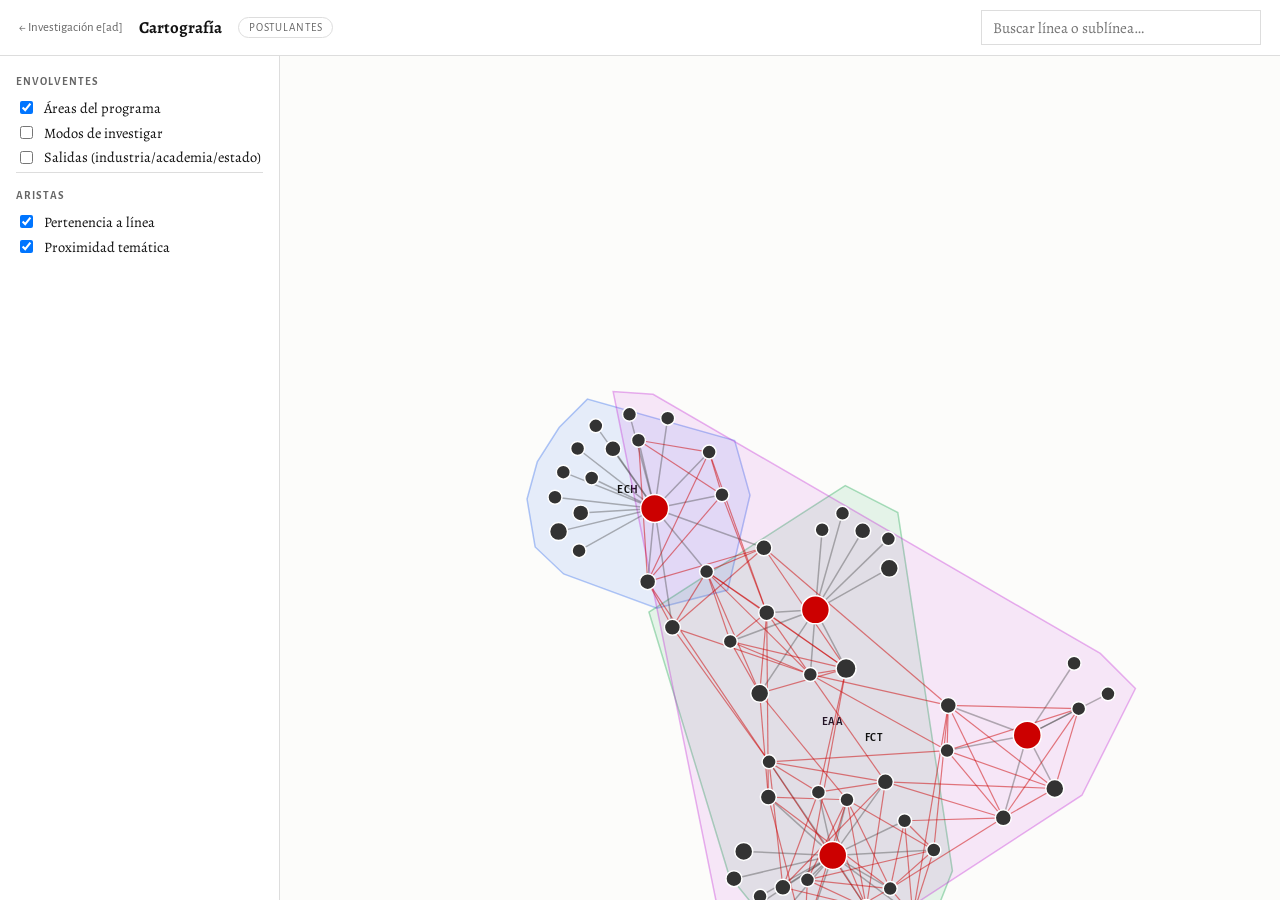
==== cartografia.html @ fed527af "Reestructurar el mapa como Investigación e[ad]: spec, datos y MVP visual Sustituye el mapa MAD legac" ====
<!DOCTYPE html>
<html lang="es">
<head>
  <meta charset="UTF-8">
  <meta name="viewport" content="width=device-width, initial-scale=1">
  <title>Cartografía · Investigación e[ad]</title>
  <link rel="stylesheet" href="style.css">
  <script src="d3.v7.min.js"></script>
</head>
<body>
  <div class="surface">
    <header class="topbar">
      <a href="index.html" class="home">← Investigación e[ad]</a>
      <div class="titulo">Cartografía</div>
      <div class="audiencia">Postulantes</div>
      <div class="grow"></div>
      <input type="search" id="search" placeholder="Buscar línea o sublínea…">
    </header>

    <aside class="controls">
      <h3>Envolventes</h3>
      <label><input type="checkbox" data-toggle-envolvente="area" checked> Áreas del programa</label>
      <label><input type="checkbox" data-toggle-envolvente="modo"> Modos de investigar</label>
      <label><input type="checkbox" data-toggle-envolvente="salida"> Salidas (industria/academia/estado)</label>

      <h3>Aristas</h3>
      <label><input type="checkbox" data-toggle-edge="jerarquica" checked> Pertenencia a línea</label>
      <label><input type="checkbox" data-toggle-edge="proximidad_semantica" checked> Proximidad temática</label>
    </aside>

    <main class="canvas">
      <svg></svg>
      <div class="tooltip"></div>
      <div class="detail-panel"></div>
      <div class="empty-state">
        <div>Sin coincidencias para esta búsqueda.</div>
        <button onclick="window.graph.clearFilters()">Limpiar</button>
      </div>
      <div class="loading">
        <div class="sello-loader" id="sello-loader">Cargando el cuerpo investigativo del programa…</div>
      </div>
    </main>
  </div>

  <script src="graph.js"></script>
  <script>
    const graph = new MadMapGraph({
      surface: 'cartografia',
      allowedEdges: ['jerarquica', 'proximidad_semantica'],
      defaultEdges: ['jerarquica', 'proximidad_semantica'],
      allowPerfiles: false,
      defaultShowPerfiles: false,
      defaultEnvolventes: ['area'],
      allowedFilters: [],
    });
    window.graph = graph;

    // Sello como mensaje de carga
    fetch('mad-map-data.json').then(r => r.json()).then(d => {
      if (d.sello && d.sello.texto) {
        document.getElementById('sello-loader').textContent = d.sello.texto;
      }
    });

    // Cablear controles
    document.querySelectorAll('input[data-toggle-envolvente]').forEach(el =>
      el.addEventListener('change', () => graph.toggleEnvolvente(el.dataset.toggleEnvolvente)));
    document.querySelectorAll('input[data-toggle-edge]').forEach(el =>
      el.addEventListener('change', () => graph.toggleEdge(el.dataset.toggleEdge)));
    document.getElementById('search').addEventListener('input', (e) => graph.setSearch(e.target.value));

    graph.load('mad-map-data.json');
  </script>
</body>
</html>
---- style.css ----
@import url('https://fonts.googleapis.com/css2?family=Alegreya:wght@400;500;700&family=Alegreya+Sans:wght@400;500;700&display=swap');

:root {
  --serif: "Alegreya", serif;
  --sans: "Alegreya Sans", system-ui, sans-serif;
  --bg: #fcfcfa;
  --fg: #111;
  --muted: #666;
  --line: #ddd;
  --accent: #c00;
  --accent-soft: rgba(204, 0, 0, 0.08);
  --area-ECH: #2563eb;
  --area-EAA: #16a34a;
  --area-FCT: #c026d3;
}

* { box-sizing: border-box; }

html, body {
  margin: 0;
  padding: 0;
  font-family: var(--serif);
  font-size: 16px;
  color: var(--fg);
  background: var(--bg);
}

a { color: var(--accent); text-decoration: none; }
a:hover { text-decoration: underline; }

/* ===== Portada (index.html) ===== */
.portada {
  max-width: 980px;
  margin: 0 auto;
  padding: 4rem 2rem;
}
.portada h1 {
  font-size: 2.4rem;
  font-weight: 700;
  margin: 0 0 0.5rem 0;
  letter-spacing: -0.01em;
}
.portada .subtitulo {
  font-family: var(--sans);
  font-size: 1.05rem;
  color: var(--muted);
  margin-bottom: 3rem;
  letter-spacing: 0.04em;
  text-transform: uppercase;
}
.portada .sello {
  font-size: 1.15rem;
  line-height: 1.6;
  margin-bottom: 4rem;
}
.portada .sello .foco {
  font-family: var(--sans);
  font-size: 0.85rem;
  font-weight: 700;
  letter-spacing: 0.08em;
  text-transform: uppercase;
  color: var(--muted);
  display: block;
  margin-bottom: 0.6rem;
}
.tarjetas {
  display: grid;
  grid-template-columns: repeat(3, 1fr);
  gap: 1.5rem;
}
.tarjeta {
  border: 1px solid var(--line);
  padding: 1.5rem;
  display: flex;
  flex-direction: column;
  text-decoration: none;
  color: var(--fg);
  transition: border-color 0.15s, transform 0.15s;
  background: white;
}
.tarjeta:hover {
  border-color: var(--accent);
  transform: translateY(-2px);
}
.tarjeta h2 {
  font-size: 1.3rem;
  margin: 0 0 0.4rem 0;
}
.tarjeta .audiencia {
  font-family: var(--sans);
  font-size: 0.75rem;
  letter-spacing: 0.08em;
  text-transform: uppercase;
  color: var(--muted);
  margin-bottom: 1rem;
}
.tarjeta p {
  font-size: 0.95rem;
  line-height: 1.5;
  margin: 0 0 1rem 0;
  flex-grow: 1;
}
.tarjeta .ir {
  font-family: var(--sans);
  font-weight: 700;
  font-size: 0.85rem;
  letter-spacing: 0.04em;
  color: var(--accent);
}

@media (max-width: 720px) {
  .tarjetas { grid-template-columns: 1fr; }
}

/* ===== Layout de superficies (cartografia / narrativa / exploracion) ===== */
.surface {
  display: grid;
  grid-template-columns: 280px 1fr;
  grid-template-rows: 56px 1fr;
  height: 100vh;
  overflow: hidden;
}
.surface.no-sidebar {
  grid-template-columns: 1fr;
}

header.topbar {
  grid-column: 1 / -1;
  display: flex;
  align-items: center;
  gap: 1rem;
  padding: 0 1.2rem;
  border-bottom: 1px solid var(--line);
  background: white;
}
header.topbar .titulo {
  font-weight: 700;
  font-size: 1.05rem;
}
header.topbar .titulo a { color: var(--fg); }
header.topbar .audiencia {
  font-family: var(--sans);
  font-size: 0.7rem;
  letter-spacing: 0.08em;
  text-transform: uppercase;
  color: var(--muted);
  padding: 0.2rem 0.6rem;
  border: 1px solid var(--line);
  border-radius: 1em;
}
header.topbar .grow { flex-grow: 1; }
header.topbar input[type="search"] {
  width: 280px;
  padding: 0.4rem 0.7rem;
  font-family: var(--serif);
  font-size: 0.95rem;
  border: 1px solid var(--line);
  background: white;
}
header.topbar .home {
  font-family: var(--sans);
  font-size: 0.8rem;
  color: var(--muted);
}

aside.controls {
  border-right: 1px solid var(--line);
  background: white;
  overflow-y: auto;
  padding: 1.2rem 1rem;
}
aside.controls h3 {
  font-family: var(--sans);
  font-size: 0.7rem;
  font-weight: 700;
  letter-spacing: 0.1em;
  text-transform: uppercase;
  color: var(--muted);
  margin: 0 0 0.6rem 0;
  padding-top: 1rem;
  border-top: 1px solid var(--line);
}
aside.controls h3:first-child {
  padding-top: 0;
  border-top: none;
}
aside.controls label {
  display: flex;
  align-items: center;
  gap: 0.5rem;
  font-size: 0.9rem;
  margin: 0.3rem 0;
  cursor: pointer;
  user-select: none;
}
aside.controls label input { cursor: pointer; }
aside.controls .filter-group {
  margin: 0.3rem 0 0.6rem 0;
}
aside.controls select {
  width: 100%;
  padding: 0.3rem 0.4rem;
  font-family: var(--serif);
  font-size: 0.9rem;
  border: 1px solid var(--line);
  background: white;
}
aside.controls button.preset {
  display: block;
  width: 100%;
  padding: 0.5rem 0.8rem;
  margin: 0.3rem 0;
  font-family: var(--sans);
  font-size: 0.85rem;
  letter-spacing: 0.04em;
  background: white;
  border: 1px solid var(--line);
  cursor: pointer;
  text-align: left;
}
aside.controls button.preset:hover {
  border-color: var(--accent);
  color: var(--accent);
}
aside.controls .clear {
  display: block;
  margin: 1rem 0 0 0;
  padding: 0.4rem 0.8rem;
  font-family: var(--sans);
  font-size: 0.8rem;
  background: white;
  border: 1px solid var(--line);
  cursor: pointer;
  width: 100%;
}

main.canvas {
  position: relative;
  overflow: hidden;
}
main.canvas svg {
  width: 100%;
  height: 100%;
  display: block;
  background: var(--bg);
}

/* ===== Nodos y aristas ===== */
.node circle, .node rect {
  cursor: pointer;
  stroke: white;
  stroke-width: 1.5px;
  transition: opacity 0.2s;
}
.node text {
  font-family: var(--serif);
  font-size: 11px;
  fill: var(--fg);
  pointer-events: none;
  user-select: none;
}
.node.linea circle { fill: var(--accent); }
.node.sublinea circle { fill: #333; }
.node.investigador rect { fill: #888; }
.node.attenuated { opacity: 0.18; }
.node.highlighted circle, .node.highlighted rect {
  stroke: var(--accent);
  stroke-width: 3px;
}
.node.selected circle, .node.selected rect {
  stroke: var(--accent);
  stroke-width: 3.5px;
}

.edge {
  fill: none;
  stroke-opacity: 0.4;
}
.edge.jerarquica         { stroke: #444; stroke-width: 1.5; }
.edge.coautoria          { stroke: #888; stroke-width: 1; stroke-dasharray: 2 3; }
.edge.coinvestigacion    { stroke: #2a6f97; stroke-width: 1; }
.edge.sosten_lab         { stroke: #1f7a3a; stroke-width: 1.5; stroke-dasharray: 4 2; }
.edge.afinidad_lab       { stroke: #1f7a3a; stroke-width: 0.6; stroke-dasharray: 1 3; }
.edge.coincidencia_modo  { stroke: #b8860b; stroke-width: 0.6; stroke-dasharray: 1 4; }
.edge.proximidad_semantica { stroke: #c00; stroke-width: 1.2; stroke-opacity: 0.5; }
.edge.attenuated { stroke-opacity: 0.05; }

/* ===== Envolventes (regiones translúcidas) ===== */
.envolvente {
  fill-opacity: 0.10;
  stroke-opacity: 0.35;
  stroke-width: 1.5;
  pointer-events: none;
}
.envolvente.area-ECH    { fill: var(--area-ECH); stroke: var(--area-ECH); }
.envolvente.area-EAA    { fill: var(--area-EAA); stroke: var(--area-EAA); }
.envolvente.area-FCT    { fill: var(--area-FCT); stroke: var(--area-FCT); }
.envolvente.modo        { fill: #b8860b; stroke: #b8860b; fill-opacity: 0.06; stroke-dasharray: 4 4; }
.envolvente.salida      { fill: #1f7a3a; stroke: #1f7a3a; fill-opacity: 0.05; stroke-dasharray: 2 6; }

.envolvente-label {
  font-family: var(--sans);
  font-size: 11px;
  font-weight: 700;
  letter-spacing: 0.05em;
  text-transform: uppercase;
  fill: currentColor;
  pointer-events: none;
}

/* ===== Tooltip ===== */
.tooltip {
  position: absolute;
  pointer-events: none;
  background: rgba(0, 0, 0, 0.85);
  color: white;
  padding: 0.4rem 0.7rem;
  font-family: var(--sans);
  font-size: 0.85rem;
  white-space: nowrap;
  z-index: 100;
  display: none;
}

/* ===== Side panel (detalle de nodo) ===== */
.detail-panel {
  position: absolute;
  top: 1rem;
  right: 1rem;
  width: 360px;
  max-height: calc(100vh - 80px);
  overflow-y: auto;
  background: white;
  border: 1px solid var(--line);
  padding: 1.2rem;
  box-shadow: 0 4px 12px rgba(0,0,0,0.06);
  z-index: 50;
  display: none;
}
.detail-panel.visible { display: block; }
.detail-panel .close {
  position: absolute;
  top: 0.5rem;
  right: 0.7rem;
  background: none;
  border: none;
  font-size: 1.4rem;
  cursor: pointer;
  color: var(--muted);
  line-height: 1;
}
.detail-panel .kind {
  font-family: var(--sans);
  font-size: 0.7rem;
  font-weight: 700;
  letter-spacing: 0.1em;
  text-transform: uppercase;
  color: var(--muted);
  margin-bottom: 0.3rem;
}
.detail-panel h2 {
  font-size: 1.25rem;
  margin: 0 0 0.8rem 0;
}
.detail-panel .descripcion {
  font-size: 0.95rem;
  line-height: 1.5;
  color: var(--fg);
  margin-bottom: 1rem;
}
.detail-panel dl {
  font-family: var(--sans);
  font-size: 0.85rem;
  margin: 0;
}
.detail-panel dt {
  color: var(--muted);
  text-transform: uppercase;
  font-size: 0.7rem;
  letter-spacing: 0.08em;
  margin-top: 0.7rem;
}
.detail-panel dd {
  margin: 0.2rem 0 0 0;
  line-height: 1.4;
}
.detail-panel ul {
  margin: 0.2rem 0 0 0;
  padding-left: 1.2rem;
  font-size: 0.85rem;
  font-family: var(--serif);
}

/* ===== Loading state ===== */
.loading {
  position: absolute;
  inset: 0;
  display: flex;
  align-items: center;
  justify-content: center;
  background: var(--bg);
  z-index: 200;
}
.loading .sello-loader {
  max-width: 600px;
  padding: 2rem;
  font-style: italic;
  color: var(--muted);
  text-align: center;
  line-height: 1.6;
}

/* ===== Empty state ===== */
.empty-state {
  position: absolute;
  top: 50%;
  left: 50%;
  transform: translate(-50%, -50%);
  text-align: center;
  font-family: var(--sans);
  color: var(--muted);
  z-index: 30;
  pointer-events: none;
  display: none;
}
.empty-state.visible { display: block; pointer-events: auto; }
.empty-state button {
  margin-top: 1rem;
  padding: 0.4rem 1rem;
  font-family: var(--sans);
  border: 1px solid var(--line);
  background: white;
  cursor: pointer;
}
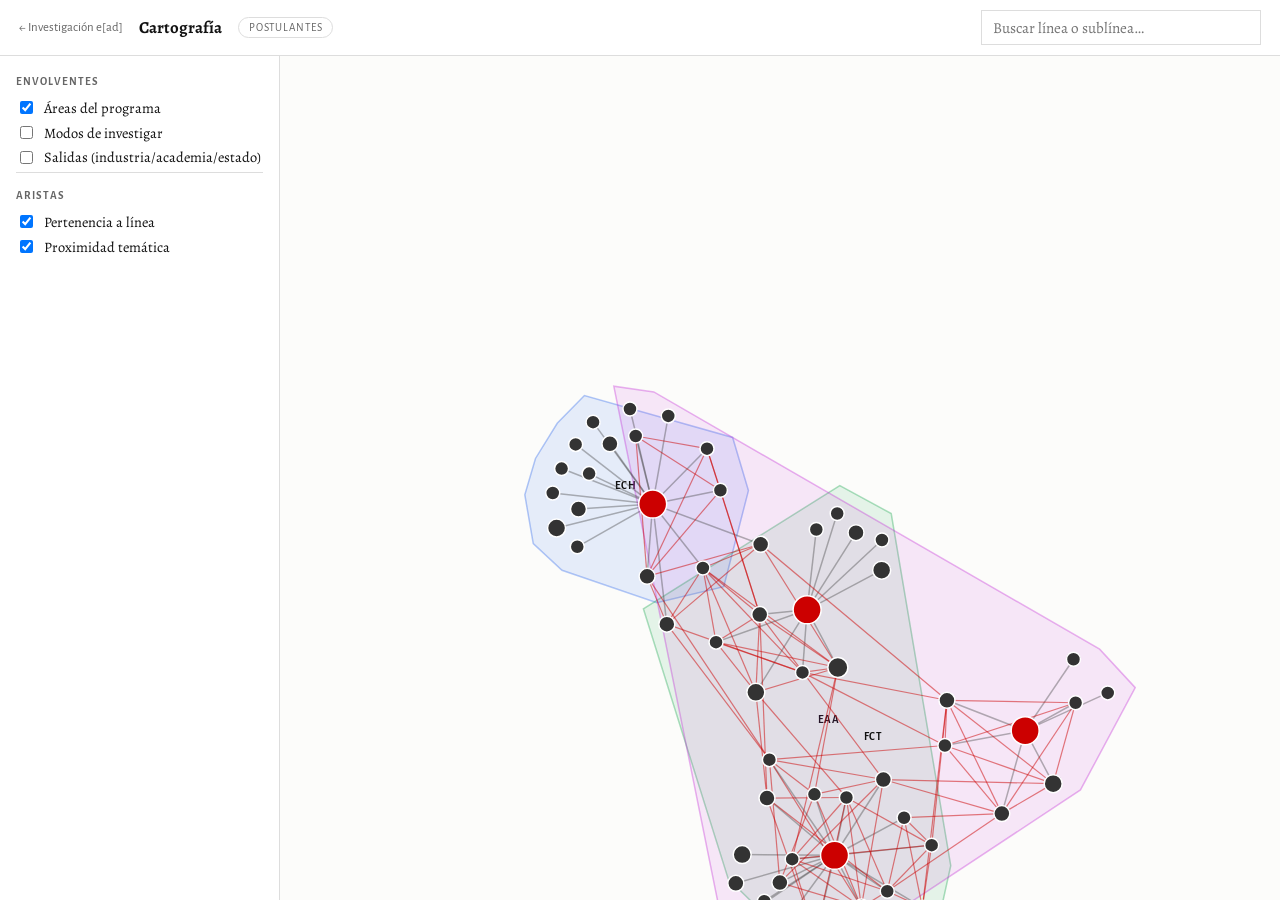
==== commit ed44ff33: "Cargar datos en vivo desde Google Sheets vía gviz; doc institucional formal Migración: el frontend a" ====
--- a/cartografia.html
+++ b/cartografia.html
@@ -42,8 +42,12 @@
     </main>
   </div>
 
+  <script src="data-loader.js"></script>
   <script src="graph.js"></script>
   <script>
+    const SHEET_ID = '1Vbua3waIfGyszVnu3vr6qv2KvwVqK1zIHnZIrIEaFzQ';
+    const FALLBACK_JSON = 'mad-map-data.json';
+
     const graph = new MadMapGraph({
       surface: 'cartografia',
       allowedEdges: ['jerarquica', 'proximidad_semantica'],
@@ -55,12 +59,12 @@
     });
     window.graph = graph;
 
-    // Sello como mensaje de carga
-    fetch('mad-map-data.json').then(r => r.json()).then(d => {
+    // Sello como mensaje de carga (fetch fallback local mientras Sheets carga)
+    fetch(FALLBACK_JSON).then(r => r.json()).then(d => {
       if (d.sello && d.sello.texto) {
         document.getElementById('sello-loader').textContent = d.sello.texto;
       }
-    });
+    }).catch(() => {});
 
     // Cablear controles
     document.querySelectorAll('input[data-toggle-envolvente]').forEach(el =>
@@ -69,7 +73,7 @@
       el.addEventListener('change', () => graph.toggleEdge(el.dataset.toggleEdge)));
     document.getElementById('search').addEventListener('input', (e) => graph.setSearch(e.target.value));
 
-    graph.load('mad-map-data.json');
+    graph.loadFromSheets(SHEET_ID, FALLBACK_JSON);
   </script>
 </body>
 </html>
